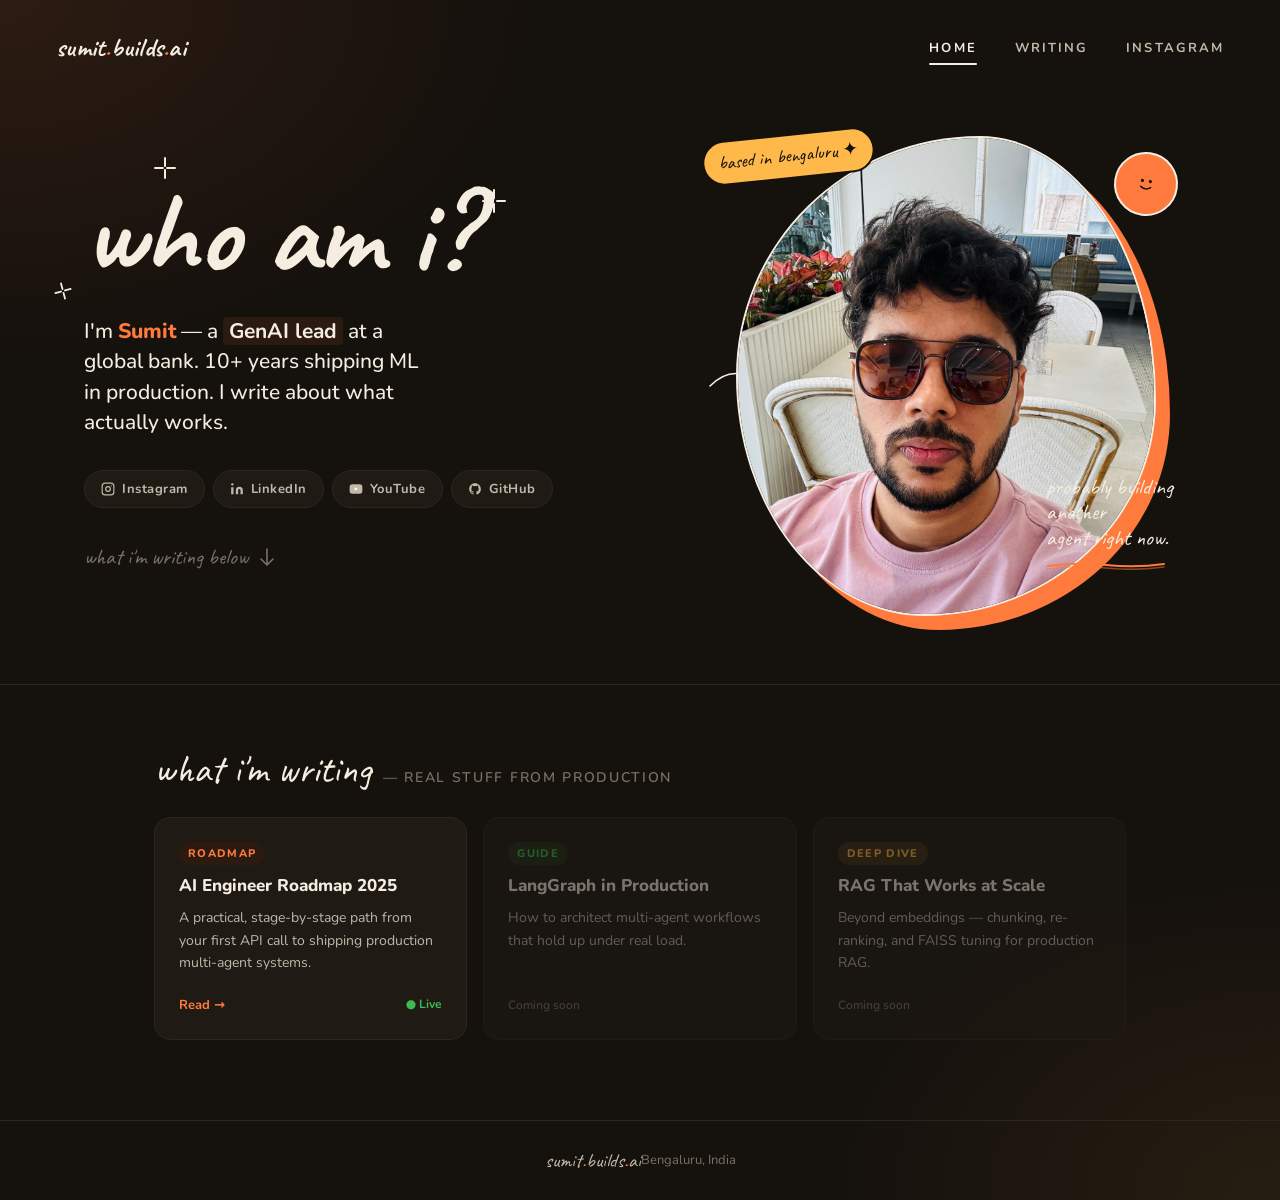
==== index.html @ 766e4625 "init" ====
<!DOCTYPE html>
<html lang="en">

<head>
    <meta charset="UTF-8" />
    <meta name="viewport" content="width=device-width, initial-scale=1" />
    <title>Sumit Khandelwal — AI Engineer & Builder</title>
    <link rel="preconnect" href="https://fonts.googleapis.com" />
    <link rel="preconnect" href="https://fonts.gstatic.com" crossorigin />
    <link
        href="https://fonts.googleapis.com/css2?family=Caveat:wght@600;700&family=Nunito:wght@400;600;700;800&display=swap"
        rel="stylesheet" />
    <style>
        :root {
            --cream: #15110d;
            --cream-2: #1f1a14;
            --ink: #f5ede0;
            --ink-soft: #c2b8a8;
            --ink-faint: #7a7163;
            --lav: #ff7a3d;
            --lav-soft: #ffb088;
            --lav-bg: #2a1a10;
            --peach: #ffb84a;
            --rule: #2c2620;
            --green: #3fb950;
        }

        * {
            box-sizing: border-box;
            margin: 0;
            padding: 0;
        }

        html,
        body {
            background: var(--cream);
            color: var(--ink);
            font-family: 'Nunito', system-ui, sans-serif;
            font-size: 17px;
            line-height: 1.55;
            -webkit-font-smoothing: antialiased;
            overflow-x: hidden;
        }

        body {
            min-height: 100vh;
            display: flex;
            flex-direction: column;
            background-image:
                radial-gradient(900px 600px at 0% 0%, rgba(255, 122, 61, 0.10), transparent 60%),
                radial-gradient(700px 500px at 100% 100%, rgba(255, 184, 74, 0.08), transparent 65%);
        }

        a {
            color: inherit;
            text-decoration: none;
        }

        /* ── TOPBAR ── */
        .topbar {
            display: flex;
            justify-content: space-between;
            align-items: center;
            padding: 28px 56px;
        }

        .wordmark {
            font-family: 'Caveat', cursive;
            font-size: 26px;
            font-weight: 700;
            color: var(--ink);
            letter-spacing: 0.01em;
        }

        .wordmark .dot {
            color: var(--lav);
        }

        .topnav {
            display: flex;
            gap: 38px;
            font-size: 13px;
            font-weight: 700;
            letter-spacing: 0.16em;
            text-transform: uppercase;
        }

        .topnav a {
            color: var(--ink-soft);
            text-decoration: none;
            position: relative;
            transition: color 0.2s;
        }

        .topnav a.active {
            color: var(--ink);
        }

        .topnav a.active::after {
            content: '';
            position: absolute;
            bottom: -7px;
            left: 0;
            right: 0;
            height: 2px;
            background: var(--ink);
            border-radius: 2px;
        }

        .topnav a:hover {
            color: var(--ink);
        }

        /* ── STAGE ── */
        .stage {
            flex: 1;
            display: grid;
            grid-template-columns: 1.05fr 0.95fr;
            align-items: center;
            gap: 60px;
            max-width: 1240px;
            margin: 0 auto;
            padding: 20px 64px 48px;
            width: 100%;
            position: relative;
        }

        /* ── LEFT: COPY ── */
        .copy {
            position: relative;
        }

        .who {
            font-family: 'Caveat', cursive;
            font-weight: 700;
            font-size: clamp(72px, 9vw, 124px);
            line-height: 0.95;
            letter-spacing: -0.005em;
            color: var(--ink);
            position: relative;
            display: inline-block;
            margin-bottom: 28px;
        }

        .who .spark {
            position: absolute;
            color: var(--ink);
            pointer-events: none;
        }

        .who .spark.s1 {
            top: -22px;
            left: 70px;
        }

        .who .spark.s2 {
            top: 8px;
            right: -34px;
        }

        .who .spark.s3 {
            bottom: -12px;
            left: -30px;
            transform: rotate(-15deg);
        }

        .lede {
            font-size: 21px;
            line-height: 1.45;
            color: var(--ink);
            max-width: 26ch;
            font-weight: 500;
            margin-bottom: 32px;
        }

        .lede .name {
            color: var(--lav);
            font-weight: 800;
        }

        .lede .pop {
            background: var(--lav-bg);
            padding: 0 6px;
            border-radius: 4px;
            font-weight: 700;
        }

        /* ── SOCIAL CHIPS ── */
        .social-row {
            display: flex;
            flex-wrap: wrap;
            gap: 8px;
            margin-bottom: 32px;
        }

        .soc {
            display: inline-flex;
            align-items: center;
            gap: 7px;
            padding: 8px 16px;
            border: 1.5px solid var(--rule);
            border-radius: 999px;
            font-size: 13px;
            font-weight: 700;
            color: var(--ink-soft);
            background: var(--cream-2);
            transition: border-color 0.15s, color 0.15s;
            letter-spacing: 0.04em;
        }

        .soc:hover {
            color: var(--ink);
            border-color: var(--lav);
        }

        .soc svg {
            flex-shrink: 0;
        }

        .scroll-hint {
            color: var(--ink-faint);
            font-family: 'Caveat', cursive;
            font-size: 22px;
            display: flex;
            align-items: center;
            gap: 8px;
        }

        /* ── RIGHT: PHOTO ── */
        .portrait-wrap {
            position: relative;
            display: flex;
            align-items: center;
            justify-content: center;
            height: 520px;
        }

        .blob {
            position: relative;
            width: 420px;
            height: 480px;
            background: #221b14;
            border-radius: 58% 42% 55% 45% / 50% 55% 45% 50%;
            overflow: hidden;
            border: 2px solid var(--ink);
            box-shadow: 14px 14px 0 var(--lav);
        }

        .blob img {
            width: 100%;
            height: 100%;
            object-fit: cover;
            object-position: center top;
            display: block;
        }

        .smiley {
            position: absolute;
            top: 36px;
            right: 18px;
            width: 64px;
            height: 64px;
            border-radius: 50%;
            background: var(--lav);
            border: 2px solid var(--ink);
            color: #15110d;
            display: flex;
            align-items: center;
            justify-content: center;
            transform: rotate(8deg);
        }

        .callout {
            position: absolute;
            bottom: 60px;
            right: -10px;
            font-family: 'Caveat', cursive;
            font-size: 22px;
            line-height: 1.15;
            color: var(--ink);
            max-width: 160px;
            text-align: left;
        }

        .callout .underline {
            display: inline-block;
            margin-top: 4px;
            color: var(--lav);
        }

        .arrow-curl {
            position: absolute;
            left: 6px;
            top: 50%;
            transform: translateY(-50%);
            color: var(--ink);
        }

        .tag-pill {
            position: absolute;
            top: 18px;
            left: 6px;
            background: var(--peach);
            border: 2px solid #15110d;
            border-radius: 999px;
            padding: 6px 14px;
            font-family: 'Caveat', cursive;
            font-size: 19px;
            transform: rotate(-6deg);
            color: #15110d;
            z-index: 2;
        }

        /* ── DIVIDER ── */
        .stripe {
            height: 1px;
            background: var(--rule);
        }

        /* ── WRITING SECTION ── */
        .writing {
            max-width: 1100px;
            margin: 0 auto;
            padding: 64px 64px 80px;
            width: 100%;
        }

        .writing-header {
            display: flex;
            align-items: baseline;
            gap: 12px;
            margin-bottom: 28px;
        }

        .writing-label {
            font-family: 'Caveat', cursive;
            font-size: 40px;
            color: var(--ink);
            line-height: 1;
        }

        .writing-sub {
            font-size: 14px;
            color: var(--ink-faint);
            font-weight: 600;
            letter-spacing: 0.12em;
            text-transform: uppercase;
        }

        .writing-grid {
            display: grid;
            grid-template-columns: repeat(auto-fill, minmax(280px, 1fr));
            gap: 16px;
        }

        .wcard {
            background: var(--cream-2);
            border: 1.5px solid var(--rule);
            border-radius: 16px;
            padding: 24px;
            display: flex;
            flex-direction: column;
            gap: 10px;
            transition: border-color 0.18s, transform 0.18s;
            text-decoration: none;
            color: var(--ink);
        }

        .wcard:hover {
            border-color: var(--lav);
            transform: translateY(-3px);
        }

        .wcard.dim {
            opacity: 0.45;
            cursor: default;
        }

        .wcard.dim:hover {
            border-color: var(--rule);
            transform: none;
        }

        .wtag {
            font-size: 11px;
            font-weight: 800;
            text-transform: uppercase;
            letter-spacing: 0.12em;
            padding: 3px 9px;
            border-radius: 999px;
            width: fit-content;
        }

        .wtag-orange {
            background: var(--lav-bg);
            color: var(--lav);
        }

        .wtag-peach {
            background: rgba(255, 184, 74, 0.15);
            color: var(--peach);
        }

        .wtag-green {
            background: rgba(63, 185, 80, 0.12);
            color: var(--green);
        }

        .wtitle {
            font-size: 17px;
            font-weight: 800;
            line-height: 1.3;
        }

        .wdesc {
            font-size: 14px;
            color: var(--ink-soft);
            line-height: 1.6;
        }

        .wfooter {
            margin-top: auto;
            padding-top: 10px;
            display: flex;
            align-items: center;
            justify-content: space-between;
        }

        .wlink {
            font-size: 13px;
            color: var(--lav);
            font-weight: 700;
        }

        .wlink:hover {
            text-decoration: underline;
        }

        .wstatus {
            font-size: 12px;
            color: var(--ink-faint);
            font-weight: 600;
        }

        .wlive {
            font-size: 12px;
            color: var(--green);
            font-weight: 700;
        }

        /* ── FOOTER ── */
        .footer-inner {
            max-width: 1100px;
            margin: 0 auto;
            padding: 24px 64px;
            display: flex;
            align-items: center;
            justify-content: space-between;
            font-size: 13px;
            color: var(--ink-faint);
        }

        .footer-word {
            font-family: 'Caveat', cursive;
            font-size: 20px;
            color: var(--ink-soft);
        }

        /* ── RESPONSIVE ── */
        @media (max-width: 980px) {
            .topbar {
                padding: 18px 24px;
            }

            .topnav {
                gap: 18px;
                font-size: 11px;
            }

            .stage {
                grid-template-columns: 1fr;
                gap: 16px;
                padding: 12px 24px 40px;
            }

            /* photo goes to top on tablet/mobile */
            .portrait-wrap {
                order: -1;
                height: 300px;
            }

            .blob {
                width: 230px;
                height: 265px;
            }

            .smiley {
                top: 18px;
                right: 16px;
                width: 50px;
                height: 50px;
            }

            .tag-pill {
                top: 12px;
                font-size: 16px;
            }

            .callout {
                right: 8px;
                bottom: 18px;
                font-size: 18px;
                max-width: 130px;
            }

            .writing {
                padding: 40px 24px 56px;
            }

            .footer-inner {
                padding: 20px 24px;
            }
        }

        @media (max-width: 560px) {
            .topnav {
                display: none;
            }

            .topbar {
                padding: 16px 20px;
            }

            .who {
                font-size: 64px;
                display: block;
            }

            .lede {
                font-size: 17px;
                max-width: none;
            }

            .portrait-wrap {
                height: 230px;
            }

            .blob {
                width: 185px;
                height: 215px;
            }

            .smiley {
                width: 40px;
                height: 40px;
                top: 10px;
                right: 10px;
            }

            /* hide decoratives that overflow on small screens */
            .callout,
            .arrow-curl {
                display: none;
            }

            .tag-pill {
                top: 8px;
                font-size: 14px;
                padding: 4px 10px;
            }

            .social-row {
                justify-content: center;
            }

            .copy {
                text-align: center;
            }

            .scroll-hint {
                justify-content: center;
            }

            .writing {
                padding: 32px 16px 48px;
            }

            .writing-header {
                flex-direction: column;
                gap: 4px;
            }

            .footer-inner {
                padding: 16px 20px;
                flex-direction: column;
                gap: 6px;
                text-align: center;
            }
        }
    </style>
</head>

<body>

    <!-- TOPBAR -->
    <header class="topbar">
        <div class="wordmark">sumit<span class="dot">.</span>builds<span class="dot">.</span>ai</div>
        <nav class="topnav">
            <a href="#" class="active">Home</a>
            <a href="#writing">Writing</a>
            <a href="https://www.instagram.com/sumit.builds.ai" target="_blank">Instagram</a>
        </nav>
    </header>

    <!-- HERO STAGE -->
    <main class="stage">

        <!-- LEFT: COPY -->
        <div class="copy">
            <h1 class="who">
                who am i?
                <svg class="spark s1" width="22" height="22" viewBox="0 0 22 22" fill="none">
                    <path d="M11 1 L11 9 M1 11 L9 11 M13 11 L21 11 M11 13 L11 21" stroke="currentColor" stroke-width="2"
                        stroke-linecap="round" />
                </svg>
                <svg class="spark s2" width="28" height="28" viewBox="0 0 28 28" fill="none">
                    <path d="M14 3 L14 11 M3 14 L11 14 M17 14 L25 14 M14 17 L14 25" stroke="currentColor"
                        stroke-width="2" stroke-linecap="round" />
                </svg>
                <svg class="spark s3" width="18" height="18" viewBox="0 0 18 18" fill="none">
                    <path d="M9 1 L9 7 M1 9 L7 9 M11 9 L17 9 M9 11 L9 17" stroke="currentColor" stroke-width="1.8"
                        stroke-linecap="round" />
                </svg>
            </h1>

            <p class="lede">
                I'm <span class="name">Sumit</span> — a <span class="pop">GenAI lead</span> at a global bank. 10+ years
                shipping ML in production. I write about what actually works.
            </p>

            <div class="social-row">
                <!-- Instagram -->
                <a class="soc" href="https://www.instagram.com/sumit.builds.ai" target="_blank">
                    <svg width="14" height="14" viewBox="0 0 24 24" fill="none" stroke="currentColor" stroke-width="2"
                        stroke-linecap="round" stroke-linejoin="round">
                        <rect x="2" y="2" width="20" height="20" rx="5" ry="5" />
                        <circle cx="12" cy="12" r="4" />
                        <circle cx="17.5" cy="6.5" r="1" fill="currentColor" stroke="none" />
                    </svg>
                    Instagram
                </a>
                <!-- LinkedIn -->
                <a class="soc" href="https://www.linkedin.com/in/khandelwalsumit/" target="_blank">
                    <svg width="14" height="14" viewBox="0 0 24 24" fill="currentColor">
                        <path d="M16 8a6 6 0 0 1 6 6v7h-4v-7a2 2 0 0 0-2-2 2 2 0 0 0-2 2v7h-4v-7a6 6 0 0 1 6-6z" />
                        <rect x="2" y="9" width="4" height="12" />
                        <circle cx="4" cy="4" r="2" />
                    </svg>
                    LinkedIn
                </a>
                <!-- YouTube -->
                <a class="soc" href="https://www.youtube.com/@Khandelwalsumit" target="_blank">
                    <svg width="14" height="14" viewBox="0 0 24 24" fill="currentColor">
                        <path
                            d="M22.54 6.42a2.78 2.78 0 0 0-1.95-1.96C18.88 4 12 4 12 4s-6.88 0-8.59.46a2.78 2.78 0 0 0-1.95 1.96A29 29 0 0 0 1 12a29 29 0 0 0 .46 5.58A2.78 2.78 0 0 0 3.41 19.6C5.12 20 12 20 12 20s6.88 0 8.59-.4a2.78 2.78 0 0 0 1.95-1.95A29 29 0 0 0 23 12a29 29 0 0 0-.46-5.58z" />
                        <polygon points="9.75 15.02 15.5 12 9.75 8.98 9.75 15.02" fill="white" />
                    </svg>
                    YouTube
                </a>
                <!-- GitHub -->
                <a class="soc" href="https://github.com/khandelwalsumit/" target="_blank">
                    <svg width="14" height="14" viewBox="0 0 24 24" fill="currentColor">
                        <path
                            d="M12 2C6.477 2 2 6.484 2 12.017c0 4.425 2.865 8.18 6.839 9.504.5.092.682-.217.682-.483 0-.237-.008-.868-.013-1.703-2.782.605-3.369-1.343-3.369-1.343-.454-1.158-1.11-1.466-1.11-1.466-.908-.62.069-.608.069-.608 1.003.07 1.531 1.032 1.531 1.032.892 1.53 2.341 1.088 2.91.832.092-.647.35-1.088.636-1.338-2.22-.253-4.555-1.113-4.555-4.951 0-1.093.39-1.988 1.029-2.688-.103-.253-.446-1.272.098-2.65 0 0 .84-.27 2.75 1.026A9.564 9.564 0 0 1 12 6.844a9.59 9.59 0 0 1 2.504.337c1.909-1.296 2.747-1.027 2.747-1.027.546 1.379.202 2.398.1 2.651.64.7 1.028 1.595 1.028 2.688 0 3.848-2.339 4.695-4.566 4.943.359.309.678.92.678 1.855 0 1.338-.012 2.419-.012 2.747 0 .268.18.58.688.482A10.019 10.019 0 0 0 22 12.017C22 6.484 17.522 2 12 2z" />
                    </svg>
                    GitHub
                </a>
            </div>

            <div class="scroll-hint">
                what i'm writing below
                <svg width="22" height="22" viewBox="0 0 22 22" fill="none">
                    <path d="M11 3 L11 19 M5 13 L11 19 L17 13" stroke="currentColor" stroke-width="1.6"
                        stroke-linecap="round" stroke-linejoin="round" />
                </svg>
            </div>
        </div>

        <!-- RIGHT: PHOTO -->
        <div class="portrait-wrap">

            <svg class="arrow-curl" width="80" height="80" viewBox="0 0 80 80" fill="none">
                <path d="M8 50 Q 28 30, 50 42 Q 64 50, 70 36" stroke="currentColor" stroke-width="1.6"
                    stroke-linecap="round" fill="none" />
                <path d="M64 32 L70 36 L66 42" stroke="currentColor" stroke-width="1.6" stroke-linecap="round"
                    stroke-linejoin="round" fill="none" />
            </svg>

            <div class="tag-pill">based in bengaluru ✦</div>

            <div class="blob">
                <img src="assets/avatar.JPG" alt="Sumit Khandelwal" />
            </div>

            <div class="smiley">
                <svg width="32" height="32" viewBox="0 0 32 32" fill="none">
                    <circle cx="12" cy="13" r="1.6" fill="currentColor" />
                    <circle cx="20" cy="13" r="1.6" fill="currentColor" />
                    <path d="M11 19 Q 16 23, 21 19" stroke="currentColor" stroke-width="1.6" stroke-linecap="round"
                        fill="none" />
                </svg>
            </div>

            <div class="callout">
                probably building another <br>agent right now.
                <br><span class="underline">
                    <svg width="120" height="10" viewBox="0 0 120 10" fill="none" style="display:block;margin-top:2px">
                        <path d="M2 6 Q 30 2, 60 5 T 118 4" stroke="currentColor" stroke-width="2"
                            stroke-linecap="round" fill="none" />
                        <path d="M2 9 Q 30 5, 60 8 T 118 7" stroke="currentColor" stroke-width="1.5"
                            stroke-linecap="round" fill="none" opacity="0.5" />
                    </svg>
                </span>
            </div>

        </div>
    </main>

    <!-- STRIPE -->
    <div class="stripe"></div>

    <!-- WRITING SECTION -->
    <section class="writing" id="writing">
        <div class="writing-header">
            <div class="writing-label">what i'm writing</div>
            <div class="writing-sub">— real stuff from production</div>
        </div>

        <div class="writing-grid">

            <a href="articles/ai-engineer-roadmap.html" class="wcard">
                <div class="wtag wtag-orange">Roadmap</div>
                <div class="wtitle">AI Engineer Roadmap 2025</div>
                <div class="wdesc">A practical, stage-by-stage path from your first API call to shipping production
                    multi-agent systems.</div>
                <div class="wfooter">
                    <span class="wlink">Read →</span>
                    <span class="wlive">● Live</span>
                </div>
            </a>

            <div class="wcard dim">
                <div class="wtag wtag-green">Guide</div>
                <div class="wtitle">LangGraph in Production</div>
                <div class="wdesc">How to architect multi-agent workflows that hold up under real load.</div>
                <div class="wfooter">
                    <span class="wstatus">Coming soon</span>
                </div>
            </div>

            <div class="wcard dim">
                <div class="wtag wtag-peach">Deep Dive</div>
                <div class="wtitle">RAG That Works at Scale</div>
                <div class="wdesc">Beyond embeddings — chunking, re-ranking, and FAISS tuning for production RAG.</div>
                <div class="wfooter">
                    <span class="wstatus">Coming soon</span>
                </div>
            </div>

        </div>
    </section>

    <!-- FOOTER STRIPE -->
    <div class="stripe"></div>
    <div class="footer-inner">
        <div class="footer-word">sumit<span style="color:var(--lav)">.</span>builds<span
                style="color:var(--lav)">.</span>ai</div>
        <div>Bengaluru, India</div>
    </div>

</body>

</html>
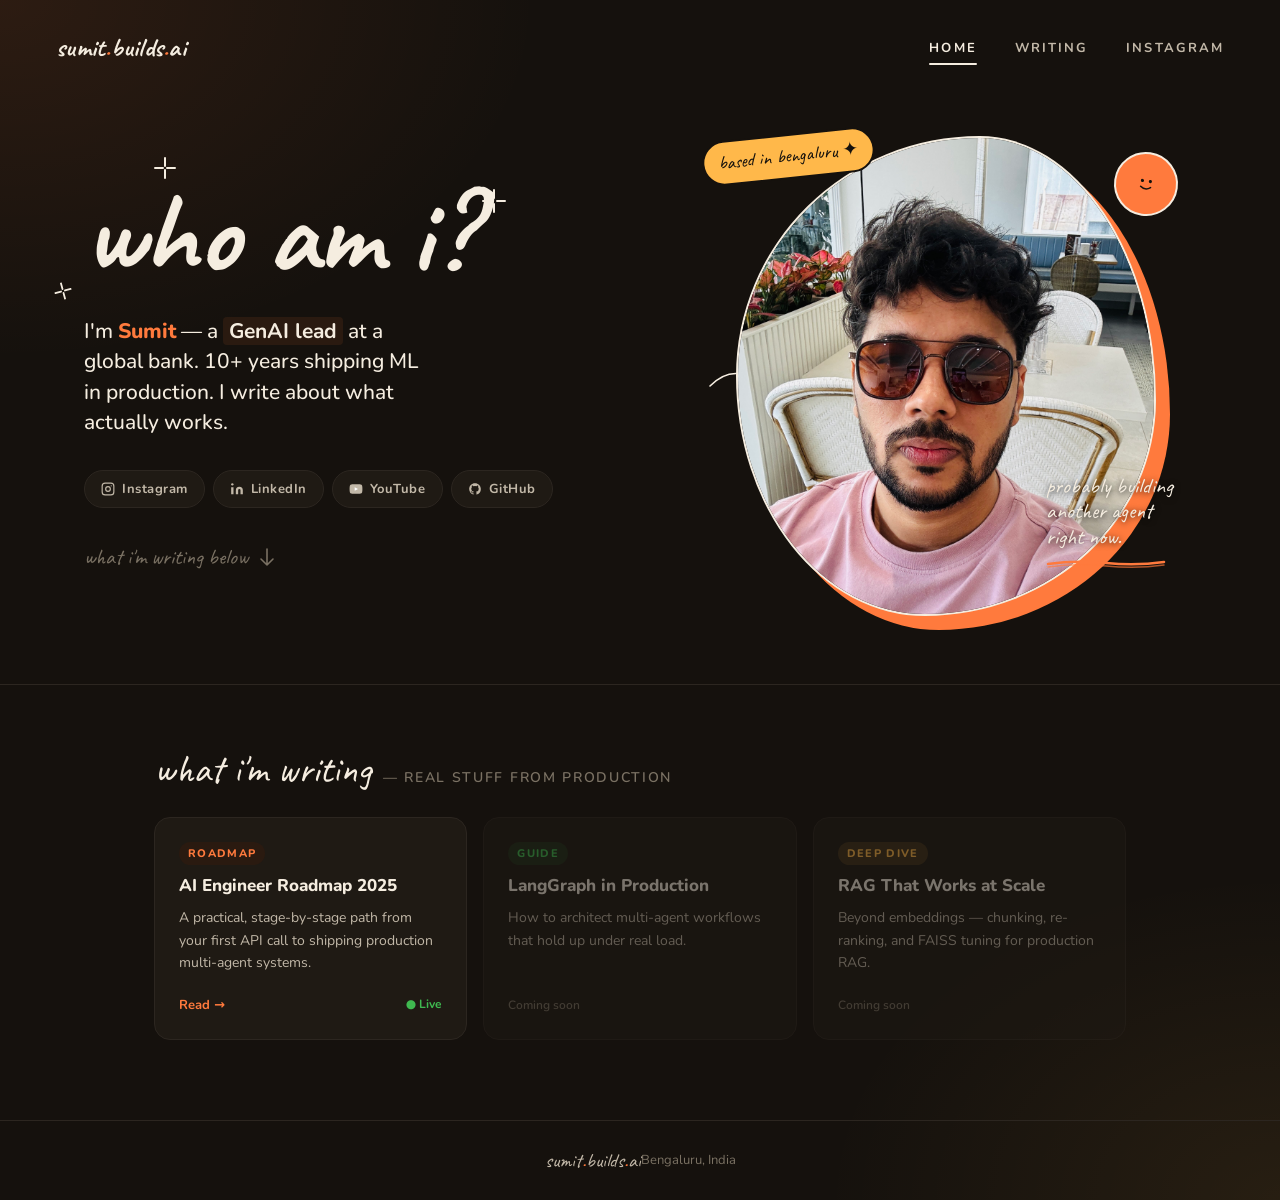
==== commit 82d89290: "fix: mobile ui bug" ====
--- a/index.html
+++ b/index.html
@@ -10,594 +10,8 @@
     <link
         href="https://fonts.googleapis.com/css2?family=Caveat:wght@600;700&family=Nunito:wght@400;600;700;800&display=swap"
         rel="stylesheet" />
-    <style>
-        :root {
-            --cream: #15110d;
-            --cream-2: #1f1a14;
-            --ink: #f5ede0;
-            --ink-soft: #c2b8a8;
-            --ink-faint: #7a7163;
-            --lav: #ff7a3d;
-            --lav-soft: #ffb088;
-            --lav-bg: #2a1a10;
-            --peach: #ffb84a;
-            --rule: #2c2620;
-            --green: #3fb950;
-        }
+    <link rel="stylesheet" href="assets/style.css" />
 
-        * {
-            box-sizing: border-box;
-            margin: 0;
-            padding: 0;
-        }
-
-        html,
-        body {
-            background: var(--cream);
-            color: var(--ink);
-            font-family: 'Nunito', system-ui, sans-serif;
-            font-size: 17px;
-            line-height: 1.55;
-            -webkit-font-smoothing: antialiased;
-            overflow-x: hidden;
-        }
-
-        body {
-            min-height: 100vh;
-            display: flex;
-            flex-direction: column;
-            background-image:
-                radial-gradient(900px 600px at 0% 0%, rgba(255, 122, 61, 0.10), transparent 60%),
-                radial-gradient(700px 500px at 100% 100%, rgba(255, 184, 74, 0.08), transparent 65%);
-        }
-
-        a {
-            color: inherit;
-            text-decoration: none;
-        }
-
-        /* ── TOPBAR ── */
-        .topbar {
-            display: flex;
-            justify-content: space-between;
-            align-items: center;
-            padding: 28px 56px;
-        }
-
-        .wordmark {
-            font-family: 'Caveat', cursive;
-            font-size: 26px;
-            font-weight: 700;
-            color: var(--ink);
-            letter-spacing: 0.01em;
-        }
-
-        .wordmark .dot {
-            color: var(--lav);
-        }
-
-        .topnav {
-            display: flex;
-            gap: 38px;
-            font-size: 13px;
-            font-weight: 700;
-            letter-spacing: 0.16em;
-            text-transform: uppercase;
-        }
-
-        .topnav a {
-            color: var(--ink-soft);
-            text-decoration: none;
-            position: relative;
-            transition: color 0.2s;
-        }
-
-        .topnav a.active {
-            color: var(--ink);
-        }
-
-        .topnav a.active::after {
-            content: '';
-            position: absolute;
-            bottom: -7px;
-            left: 0;
-            right: 0;
-            height: 2px;
-            background: var(--ink);
-            border-radius: 2px;
-        }
-
-        .topnav a:hover {
-            color: var(--ink);
-        }
-
-        /* ── STAGE ── */
-        .stage {
-            flex: 1;
-            display: grid;
-            grid-template-columns: 1.05fr 0.95fr;
-            align-items: center;
-            gap: 60px;
-            max-width: 1240px;
-            margin: 0 auto;
-            padding: 20px 64px 48px;
-            width: 100%;
-            position: relative;
-        }
-
-        /* ── LEFT: COPY ── */
-        .copy {
-            position: relative;
-        }
-
-        .who {
-            font-family: 'Caveat', cursive;
-            font-weight: 700;
-            font-size: clamp(72px, 9vw, 124px);
-            line-height: 0.95;
-            letter-spacing: -0.005em;
-            color: var(--ink);
-            position: relative;
-            display: inline-block;
-            margin-bottom: 28px;
-        }
-
-        .who .spark {
-            position: absolute;
-            color: var(--ink);
-            pointer-events: none;
-        }
-
-        .who .spark.s1 {
-            top: -22px;
-            left: 70px;
-        }
-
-        .who .spark.s2 {
-            top: 8px;
-            right: -34px;
-        }
-
-        .who .spark.s3 {
-            bottom: -12px;
-            left: -30px;
-            transform: rotate(-15deg);
-        }
-
-        .lede {
-            font-size: 21px;
-            line-height: 1.45;
-            color: var(--ink);
-            max-width: 26ch;
-            font-weight: 500;
-            margin-bottom: 32px;
-        }
-
-        .lede .name {
-            color: var(--lav);
-            font-weight: 800;
-        }
-
-        .lede .pop {
-            background: var(--lav-bg);
-            padding: 0 6px;
-            border-radius: 4px;
-            font-weight: 700;
-        }
-
-        /* ── SOCIAL CHIPS ── */
-        .social-row {
-            display: flex;
-            flex-wrap: wrap;
-            gap: 8px;
-            margin-bottom: 32px;
-        }
-
-        .soc {
-            display: inline-flex;
-            align-items: center;
-            gap: 7px;
-            padding: 8px 16px;
-            border: 1.5px solid var(--rule);
-            border-radius: 999px;
-            font-size: 13px;
-            font-weight: 700;
-            color: var(--ink-soft);
-            background: var(--cream-2);
-            transition: border-color 0.15s, color 0.15s;
-            letter-spacing: 0.04em;
-        }
-
-        .soc:hover {
-            color: var(--ink);
-            border-color: var(--lav);
-        }
-
-        .soc svg {
-            flex-shrink: 0;
-        }
-
-        .scroll-hint {
-            color: var(--ink-faint);
-            font-family: 'Caveat', cursive;
-            font-size: 22px;
-            display: flex;
-            align-items: center;
-            gap: 8px;
-        }
-
-        /* ── RIGHT: PHOTO ── */
-        .portrait-wrap {
-            position: relative;
-            display: flex;
-            align-items: center;
-            justify-content: center;
-            height: 520px;
-        }
-
-        .blob {
-            position: relative;
-            width: 420px;
-            height: 480px;
-            background: #221b14;
-            border-radius: 58% 42% 55% 45% / 50% 55% 45% 50%;
-            overflow: hidden;
-            border: 2px solid var(--ink);
-            box-shadow: 14px 14px 0 var(--lav);
-        }
-
-        .blob img {
-            width: 100%;
-            height: 100%;
-            object-fit: cover;
-            object-position: center top;
-            display: block;
-        }
-
-        .smiley {
-            position: absolute;
-            top: 36px;
-            right: 18px;
-            width: 64px;
-            height: 64px;
-            border-radius: 50%;
-            background: var(--lav);
-            border: 2px solid var(--ink);
-            color: #15110d;
-            display: flex;
-            align-items: center;
-            justify-content: center;
-            transform: rotate(8deg);
-        }
-
-        .callout {
-            position: absolute;
-            bottom: 60px;
-            right: -10px;
-            font-family: 'Caveat', cursive;
-            font-size: 22px;
-            line-height: 1.15;
-            color: var(--ink);
-            max-width: 160px;
-            text-align: left;
-        }
-
-        .callout .underline {
-            display: inline-block;
-            margin-top: 4px;
-            color: var(--lav);
-        }
-
-        .arrow-curl {
-            position: absolute;
-            left: 6px;
-            top: 50%;
-            transform: translateY(-50%);
-            color: var(--ink);
-        }
-
-        .tag-pill {
-            position: absolute;
-            top: 18px;
-            left: 6px;
-            background: var(--peach);
-            border: 2px solid #15110d;
-            border-radius: 999px;
-            padding: 6px 14px;
-            font-family: 'Caveat', cursive;
-            font-size: 19px;
-            transform: rotate(-6deg);
-            color: #15110d;
-            z-index: 2;
-        }
-
-        /* ── DIVIDER ── */
-        .stripe {
-            height: 1px;
-            background: var(--rule);
-        }
-
-        /* ── WRITING SECTION ── */
-        .writing {
-            max-width: 1100px;
-            margin: 0 auto;
-            padding: 64px 64px 80px;
-            width: 100%;
-        }
-
-        .writing-header {
-            display: flex;
-            align-items: baseline;
-            gap: 12px;
-            margin-bottom: 28px;
-        }
-
-        .writing-label {
-            font-family: 'Caveat', cursive;
-            font-size: 40px;
-            color: var(--ink);
-            line-height: 1;
-        }
-
-        .writing-sub {
-            font-size: 14px;
-            color: var(--ink-faint);
-            font-weight: 600;
-            letter-spacing: 0.12em;
-            text-transform: uppercase;
-        }
-
-        .writing-grid {
-            display: grid;
-            grid-template-columns: repeat(auto-fill, minmax(280px, 1fr));
-            gap: 16px;
-        }
-
-        .wcard {
-            background: var(--cream-2);
-            border: 1.5px solid var(--rule);
-            border-radius: 16px;
-            padding: 24px;
-            display: flex;
-            flex-direction: column;
-            gap: 10px;
-            transition: border-color 0.18s, transform 0.18s;
-            text-decoration: none;
-            color: var(--ink);
-        }
-
-        .wcard:hover {
-            border-color: var(--lav);
-            transform: translateY(-3px);
-        }
-
-        .wcard.dim {
-            opacity: 0.45;
-            cursor: default;
-        }
-
-        .wcard.dim:hover {
-            border-color: var(--rule);
-            transform: none;
-        }
-
-        .wtag {
-            font-size: 11px;
-            font-weight: 800;
-            text-transform: uppercase;
-            letter-spacing: 0.12em;
-            padding: 3px 9px;
-            border-radius: 999px;
-            width: fit-content;
-        }
-
-        .wtag-orange {
-            background: var(--lav-bg);
-            color: var(--lav);
-        }
-
-        .wtag-peach {
-            background: rgba(255, 184, 74, 0.15);
-            color: var(--peach);
-        }
-
-        .wtag-green {
-            background: rgba(63, 185, 80, 0.12);
-            color: var(--green);
-        }
-
-        .wtitle {
-            font-size: 17px;
-            font-weight: 800;
-            line-height: 1.3;
-        }
-
-        .wdesc {
-            font-size: 14px;
-            color: var(--ink-soft);
-            line-height: 1.6;
-        }
-
-        .wfooter {
-            margin-top: auto;
-            padding-top: 10px;
-            display: flex;
-            align-items: center;
-            justify-content: space-between;
-        }
-
-        .wlink {
-            font-size: 13px;
-            color: var(--lav);
-            font-weight: 700;
-        }
-
-        .wlink:hover {
-            text-decoration: underline;
-        }
-
-        .wstatus {
-            font-size: 12px;
-            color: var(--ink-faint);
-            font-weight: 600;
-        }
-
-        .wlive {
-            font-size: 12px;
-            color: var(--green);
-            font-weight: 700;
-        }
-
-        /* ── FOOTER ── */
-        .footer-inner {
-            max-width: 1100px;
-            margin: 0 auto;
-            padding: 24px 64px;
-            display: flex;
-            align-items: center;
-            justify-content: space-between;
-            font-size: 13px;
-            color: var(--ink-faint);
-        }
-
-        .footer-word {
-            font-family: 'Caveat', cursive;
-            font-size: 20px;
-            color: var(--ink-soft);
-        }
-
-        /* ── RESPONSIVE ── */
-        @media (max-width: 980px) {
-            .topbar {
-                padding: 18px 24px;
-            }
-
-            .topnav {
-                gap: 18px;
-                font-size: 11px;
-            }
-
-            .stage {
-                grid-template-columns: 1fr;
-                gap: 16px;
-                padding: 12px 24px 40px;
-            }
-
-            /* photo goes to top on tablet/mobile */
-            .portrait-wrap {
-                order: -1;
-                height: 300px;
-            }
-
-            .blob {
-                width: 230px;
-                height: 265px;
-            }
-
-            .smiley {
-                top: 18px;
-                right: 16px;
-                width: 50px;
-                height: 50px;
-            }
-
-            .tag-pill {
-                top: 12px;
-                font-size: 16px;
-            }
-
-            .callout {
-                right: 8px;
-                bottom: 18px;
-                font-size: 18px;
-                max-width: 130px;
-            }
-
-            .writing {
-                padding: 40px 24px 56px;
-            }
-
-            .footer-inner {
-                padding: 20px 24px;
-            }
-        }
-
-        @media (max-width: 560px) {
-            .topnav {
-                display: none;
-            }
-
-            .topbar {
-                padding: 16px 20px;
-            }
-
-            .who {
-                font-size: 64px;
-                display: block;
-            }
-
-            .lede {
-                font-size: 17px;
-                max-width: none;
-            }
-
-            .portrait-wrap {
-                height: 230px;
-            }
-
-            .blob {
-                width: 185px;
-                height: 215px;
-            }
-
-            .smiley {
-                width: 40px;
-                height: 40px;
-                top: 10px;
-                right: 10px;
-            }
-
-            /* hide decoratives that overflow on small screens */
-            .callout,
-            .arrow-curl {
-                display: none;
-            }
-
-            .tag-pill {
-                top: 8px;
-                font-size: 14px;
-                padding: 4px 10px;
-            }
-
-            .social-row {
-                justify-content: center;
-            }
-
-            .copy {
-                text-align: center;
-            }
-
-            .scroll-hint {
-                justify-content: center;
-            }
-
-            .writing {
-                padding: 32px 16px 48px;
-            }
-
-            .writing-header {
-                flex-direction: column;
-                gap: 4px;
-            }
-
-            .footer-inner {
-                padding: 16px 20px;
-                flex-direction: column;
-                gap: 6px;
-                text-align: center;
-            }
-        }
-    </style>
 </head>
 
 <body>
@@ -712,13 +126,13 @@
             </div>
 
             <div class="callout">
-                probably building another <br>agent right now.
+                probably building another agent <br> right now.
                 <br><span class="underline">
-                    <svg width="120" height="10" viewBox="0 0 120 10" fill="none" style="display:block;margin-top:2px">
-                        <path d="M2 6 Q 30 2, 60 5 T 118 4" stroke="currentColor" stroke-width="2"
-                            stroke-linecap="round" fill="none" />
-                        <path d="M2 9 Q 30 5, 60 8 T 118 7" stroke="currentColor" stroke-width="1.5"
-                            stroke-linecap="round" fill="none" opacity="0.5" />
+                    <svg width="120" height="12" viewBox="0 0 120 12" fill="none" style="display:block;margin-top:4px">
+                        <path d="M2 6 Q 30 2, 60 5 T 118 4" stroke="#ff7a3d" stroke-width="2.5" stroke-linecap="round"
+                            fill="none" />
+                        <path d="M2 9 Q 30 5, 60 8 T 118 7" stroke="#ff7a3d" stroke-width="1.5" stroke-linecap="round"
+                            fill="none" opacity="0.65" />
                     </svg>
                 </span>
             </div>
--- a/assets/style.css
+++ b/assets/style.css
@@ -0,0 +1,593 @@
+        :root {
+            --cream: #15110d;
+            --cream-2: #1f1a14;
+            --ink: #f5ede0;
+            --ink-soft: #c2b8a8;
+            --ink-faint: #7a7163;
+            --lav: #ff7a3d;
+            --lav-soft: #ffb088;
+            --lav-bg: #2a1a10;
+            --peach: #ffb84a;
+            --rule: #2c2620;
+            --green: #3fb950;
+        }
+
+        * {
+            box-sizing: border-box;
+            margin: 0;
+            padding: 0;
+        }
+
+        html,
+        body {
+            background: var(--cream);
+            color: var(--ink);
+            font-family: 'Nunito', system-ui, sans-serif;
+            font-size: 17px;
+            line-height: 1.55;
+            -webkit-font-smoothing: antialiased;
+            overflow-x: hidden;
+        }
+
+        body {
+            min-height: 100vh;
+            display: flex;
+            flex-direction: column;
+            background-image:
+                radial-gradient(900px 600px at 0% 0%, rgba(255, 122, 61, 0.10), transparent 60%),
+                radial-gradient(700px 500px at 100% 100%, rgba(255, 184, 74, 0.08), transparent 65%);
+        }
+
+        a {
+            color: inherit;
+            text-decoration: none;
+        }
+
+        /* ── TOPBAR ── */
+        .topbar {
+            display: flex;
+            justify-content: space-between;
+            align-items: center;
+            padding: 28px 56px;
+        }
+
+        .wordmark {
+            font-family: 'Caveat', cursive;
+            font-size: 26px;
+            font-weight: 700;
+            color: var(--ink);
+            letter-spacing: 0.01em;
+        }
+
+        .wordmark .dot {
+            color: var(--lav);
+        }
+
+        .topnav {
+            display: flex;
+            gap: 38px;
+            font-size: 13px;
+            font-weight: 700;
+            letter-spacing: 0.16em;
+            text-transform: uppercase;
+        }
+
+        .topnav a {
+            color: var(--ink-soft);
+            text-decoration: none;
+            position: relative;
+            transition: color 0.2s;
+        }
+
+        .topnav a.active {
+            color: var(--ink);
+        }
+
+        .topnav a.active::after {
+            content: '';
+            position: absolute;
+            bottom: -7px;
+            left: 0;
+            right: 0;
+            height: 2px;
+            background: var(--ink);
+            border-radius: 2px;
+        }
+
+        .topnav a:hover {
+            color: var(--ink);
+        }
+
+        /* ── STAGE ── */
+        .stage {
+            flex: 1;
+            display: grid;
+            grid-template-columns: 1.05fr 0.95fr;
+            align-items: center;
+            gap: 60px;
+            max-width: 1240px;
+            margin: 0 auto;
+            padding: 20px 64px 48px;
+            width: 100%;
+            position: relative;
+        }
+
+        /* ── LEFT: COPY ── */
+        .copy {
+            position: relative;
+        }
+
+        .who {
+            font-family: 'Caveat', cursive;
+            font-weight: 700;
+            font-size: clamp(72px, 9vw, 124px);
+            line-height: 0.95;
+            letter-spacing: -0.005em;
+            color: var(--ink);
+            position: relative;
+            display: inline-block;
+            margin-bottom: 28px;
+        }
+
+        .who .spark {
+            position: absolute;
+            color: var(--ink);
+            pointer-events: none;
+        }
+
+        .who .spark.s1 {
+            top: -22px;
+            left: 70px;
+        }
+
+        .who .spark.s2 {
+            top: 8px;
+            right: -34px;
+        }
+
+        .who .spark.s3 {
+            bottom: -12px;
+            left: -30px;
+            transform: rotate(-15deg);
+        }
+
+        .lede {
+            font-size: 21px;
+            line-height: 1.45;
+            color: var(--ink);
+            max-width: 26ch;
+            font-weight: 500;
+            margin-bottom: 32px;
+        }
+
+        .lede .name {
+            color: var(--lav);
+            font-weight: 800;
+        }
+
+        .lede .pop {
+            background: var(--lav-bg);
+            padding: 0 6px;
+            border-radius: 4px;
+            font-weight: 700;
+        }
+
+        /* ── SOCIAL CHIPS ── */
+        .social-row {
+            display: flex;
+            flex-wrap: wrap;
+            gap: 8px;
+            margin-bottom: 32px;
+        }
+
+        .soc {
+            display: inline-flex;
+            align-items: center;
+            gap: 7px;
+            padding: 8px 16px;
+            border: 1.5px solid var(--rule);
+            border-radius: 999px;
+            font-size: 13px;
+            font-weight: 700;
+            color: var(--ink-soft);
+            background: var(--cream-2);
+            transition: border-color 0.15s, color 0.15s;
+            letter-spacing: 0.04em;
+        }
+
+        .soc:hover {
+            color: var(--ink);
+            border-color: var(--lav);
+        }
+
+        .soc svg {
+            flex-shrink: 0;
+        }
+
+        .scroll-hint {
+            color: var(--ink-faint);
+            font-family: 'Caveat', cursive;
+            font-size: 22px;
+            display: flex;
+            align-items: center;
+            gap: 8px;
+        }
+
+        /* ── RIGHT: PHOTO ── */
+        .portrait-wrap {
+            position: relative;
+            display: flex;
+            align-items: center;
+            justify-content: center;
+            height: 520px;
+        }
+
+        .blob {
+            position: relative;
+            width: 420px;
+            height: 480px;
+            background: #221b14;
+            border-radius: 58% 42% 55% 45% / 50% 55% 45% 50%;
+            overflow: hidden;
+            border: 2px solid var(--ink);
+            box-shadow: 14px 14px 0 var(--lav);
+        }
+
+        .blob img {
+            width: 100%;
+            height: 100%;
+            object-fit: cover;
+            object-position: center top;
+            display: block;
+        }
+
+        .smiley {
+            position: absolute;
+            top: 36px;
+            right: 18px;
+            width: 64px;
+            height: 64px;
+            border-radius: 50%;
+            background: var(--lav);
+            border: 2px solid var(--ink);
+            color: #15110d;
+            display: flex;
+            align-items: center;
+            justify-content: center;
+            transform: rotate(8deg);
+        }
+
+        .callout {
+            position: absolute;
+            bottom: 60px;
+            right: -10px;
+            font-family: 'Caveat', cursive;
+            font-size: 22px;
+            line-height: 1.15;
+            color: var(--ink);
+            max-width: 160px;
+            text-align: left;
+            text-shadow: 0 1px 6px rgba(0, 0, 0, 0.85);
+        }
+
+        .callout .underline {
+            display: inline-block;
+            margin-top: 4px;
+            color: var(--lav);
+        }
+
+        .arrow-curl {
+            position: absolute;
+            left: 6px;
+            top: 50%;
+            transform: translateY(-50%);
+            color: var(--ink);
+        }
+
+        .tag-pill {
+            position: absolute;
+            top: 18px;
+            left: 6px;
+            background: var(--peach);
+            border: 2px solid #15110d;
+            border-radius: 999px;
+            padding: 6px 14px;
+            font-family: 'Caveat', cursive;
+            font-size: 19px;
+            transform: rotate(-6deg);
+            color: #15110d;
+            z-index: 2;
+        }
+
+        /* ── DIVIDER ── */
+        .stripe {
+            height: 1px;
+            background: var(--rule);
+        }
+
+        /* ── WRITING SECTION ── */
+        .writing {
+            max-width: 1100px;
+            margin: 0 auto;
+            padding: 64px 64px 80px;
+            width: 100%;
+        }
+
+        .writing-header {
+            display: flex;
+            align-items: baseline;
+            gap: 12px;
+            margin-bottom: 28px;
+        }
+
+        .writing-label {
+            font-family: 'Caveat', cursive;
+            font-size: 40px;
+            color: var(--ink);
+            line-height: 1;
+        }
+
+        .writing-sub {
+            font-size: 14px;
+            color: var(--ink-faint);
+            font-weight: 600;
+            letter-spacing: 0.12em;
+            text-transform: uppercase;
+        }
+
+        .writing-grid {
+            display: grid;
+            grid-template-columns: repeat(auto-fill, minmax(280px, 1fr));
+            gap: 16px;
+        }
+
+        .wcard {
+            background: var(--cream-2);
+            border: 1.5px solid var(--rule);
+            border-radius: 16px;
+            padding: 24px;
+            display: flex;
+            flex-direction: column;
+            gap: 10px;
+            transition: border-color 0.18s, transform 0.18s;
+            text-decoration: none;
+            color: var(--ink);
+        }
+
+        .wcard:hover {
+            border-color: var(--lav);
+            transform: translateY(-3px);
+        }
+
+        .wcard.dim {
+            opacity: 0.45;
+            cursor: default;
+        }
+
+        .wcard.dim:hover {
+            border-color: var(--rule);
+            transform: none;
+        }
+
+        .wtag {
+            font-size: 11px;
+            font-weight: 800;
+            text-transform: uppercase;
+            letter-spacing: 0.12em;
+            padding: 3px 9px;
+            border-radius: 999px;
+            width: fit-content;
+        }
+
+        .wtag-orange {
+            background: var(--lav-bg);
+            color: var(--lav);
+        }
+
+        .wtag-peach {
+            background: rgba(255, 184, 74, 0.15);
+            color: var(--peach);
+        }
+
+        .wtag-green {
+            background: rgba(63, 185, 80, 0.12);
+            color: var(--green);
+        }
+
+        .wtitle {
+            font-size: 17px;
+            font-weight: 800;
+            line-height: 1.3;
+        }
+
+        .wdesc {
+            font-size: 14px;
+            color: var(--ink-soft);
+            line-height: 1.6;
+        }
+
+        .wfooter {
+            margin-top: auto;
+            padding-top: 10px;
+            display: flex;
+            align-items: center;
+            justify-content: space-between;
+        }
+
+        .wlink {
+            font-size: 13px;
+            color: var(--lav);
+            font-weight: 700;
+        }
+
+        .wlink:hover {
+            text-decoration: underline;
+        }
+
+        .wstatus {
+            font-size: 12px;
+            color: var(--ink-faint);
+            font-weight: 600;
+        }
+
+        .wlive {
+            font-size: 12px;
+            color: var(--green);
+            font-weight: 700;
+        }
+
+        /* ── FOOTER ── */
+        .footer-inner {
+            max-width: 1100px;
+            margin: 0 auto;
+            padding: 24px 64px;
+            display: flex;
+            align-items: center;
+            justify-content: space-between;
+            font-size: 13px;
+            color: var(--ink-faint);
+        }
+
+        .footer-word {
+            font-family: 'Caveat', cursive;
+            font-size: 20px;
+            color: var(--ink-soft);
+        }
+
+        /* ── RESPONSIVE ── */
+        @media (max-width: 980px) {
+            .topbar {
+                padding: 18px 24px;
+            }
+
+            .topnav {
+                gap: 18px;
+                font-size: 11px;
+            }
+
+            .stage {
+                grid-template-columns: 1fr;
+                gap: 16px;
+                padding: 12px 24px 40px;
+            }
+
+            /* photo goes to top on tablet/mobile */
+            .portrait-wrap {
+                order: -1;
+                height: 300px;
+            }
+
+            .blob {
+                width: 230px;
+                height: 265px;
+            }
+
+            .smiley {
+                top: 18px;
+                right: 16px;
+                width: 50px;
+                height: 50px;
+            }
+
+            .tag-pill {
+                top: 12px;
+                font-size: 16px;
+            }
+
+            .callout {
+                right: 8px;
+                bottom: 18px;
+                font-size: 18px;
+                max-width: 130px;
+            }
+
+            .writing {
+                padding: 40px 24px 56px;
+            }
+
+            .footer-inner {
+                padding: 20px 24px;
+            }
+        }
+
+        @media (max-width: 560px) {
+            .topnav {
+                display: none;
+            }
+
+            .topbar {
+                padding: 16px 20px;
+            }
+
+            .who {
+                font-size: 64px;
+                display: block;
+            }
+
+            .lede {
+                font-size: 17px;
+                max-width: none;
+            }
+
+            .portrait-wrap {
+                height: 230px;
+            }
+
+            .blob {
+                width: 185px;
+                height: 215px;
+            }
+
+            .smiley {
+                width: 40px;
+                height: 40px;
+                top: 10px;
+                right: 10px;
+            }
+
+            /* hide only the arrow — callout stays, repositioned */
+            .arrow-curl {
+                display: none;
+            }
+
+            .callout {
+                font-size: 16px;
+                right: 8px;
+                bottom: 24px;
+                max-width: 130px;
+            }
+
+            .tag-pill {
+                top: 8px;
+                font-size: 14px;
+                padding: 4px 10px;
+            }
+
+            .social-row {
+                justify-content: center;
+            }
+
+            .copy {
+                text-align: center;
+            }
+
+            .scroll-hint {
+                justify-content: center;
+            }
+
+            .writing {
+                padding: 32px 16px 48px;
+            }
+
+            .writing-header {
+                flex-direction: column;
+                gap: 4px;
+            }
+
+            .footer-inner {
+                padding: 16px 20px;
+                flex-direction: column;
+                gap: 6px;
+                text-align: center;
+            }
+        }
